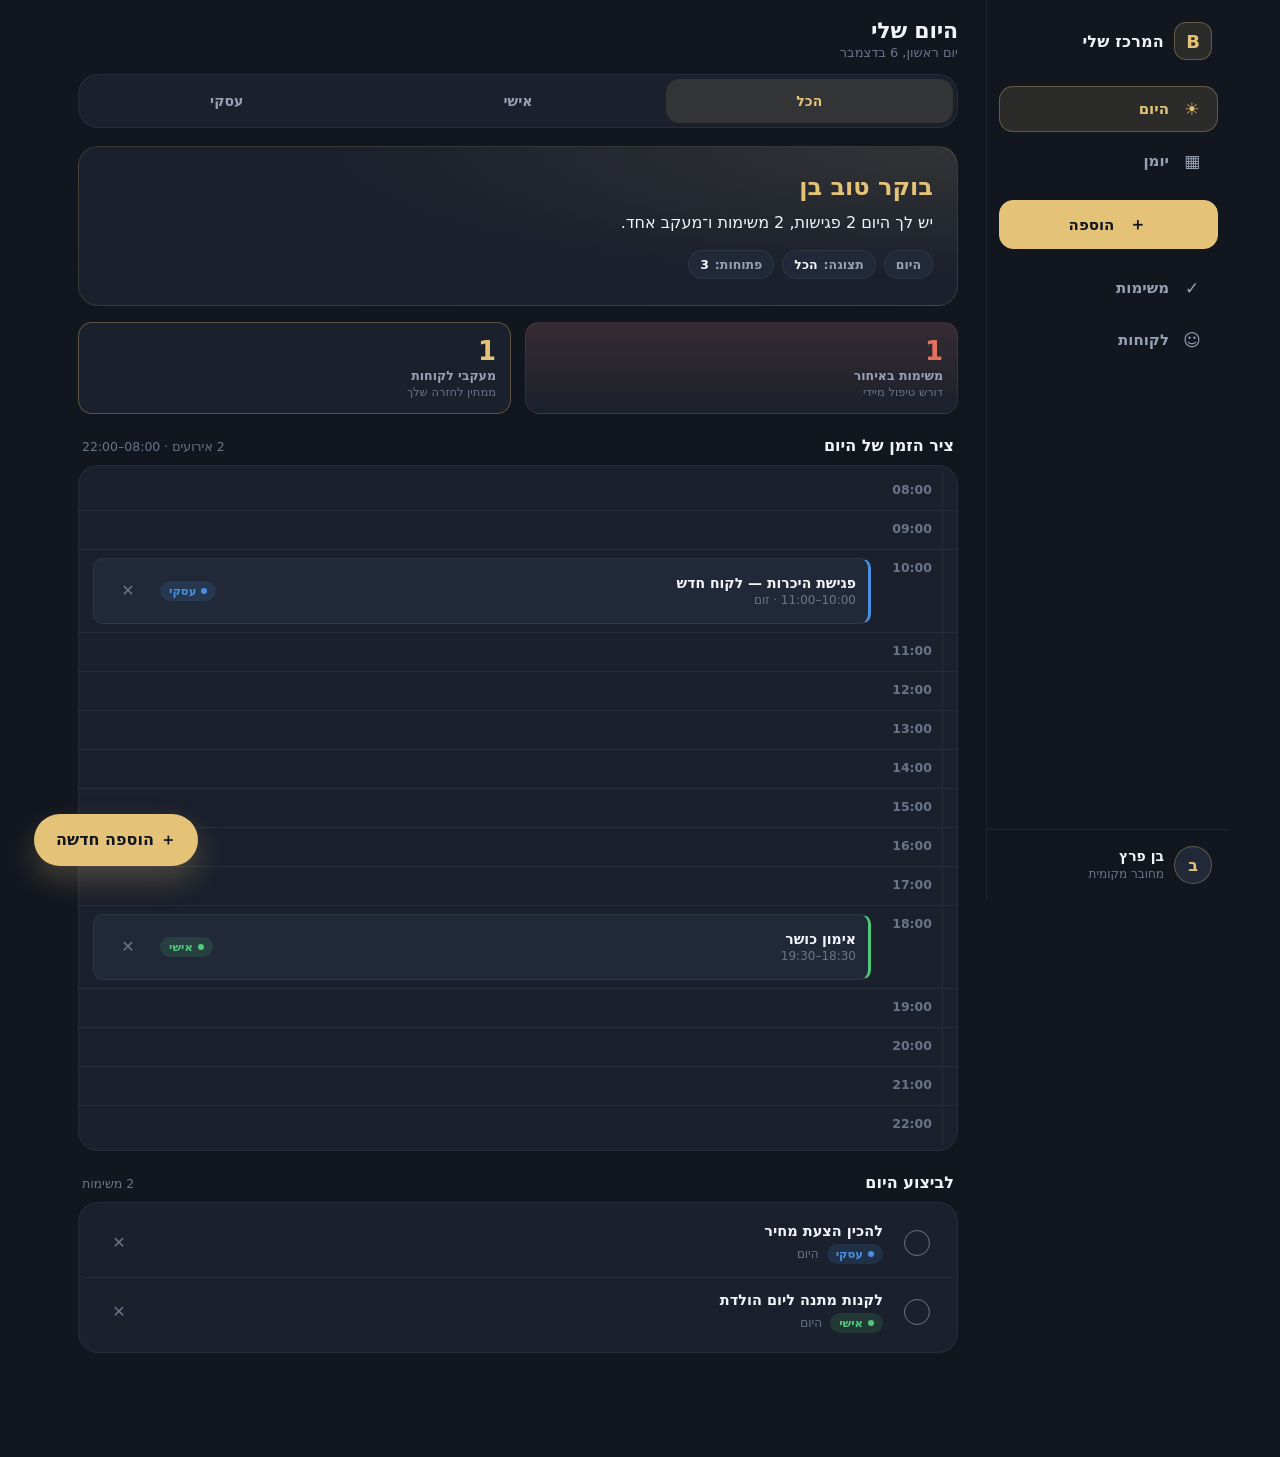
==== index.html @ e5dd0ff1 "feat: sprint 1 - shell layout, my day dashboard & master add button" ====
<!DOCTYPE html>
<html lang="he" dir="rtl">
<head>
<meta charset="utf-8">
<meta name="viewport" content="width=device-width, initial-scale=1, viewport-fit=cover">
<meta name="theme-color" content="#12161f">
<title>המרכז שלי — יומן, משימות ולקוחות</title>
<link rel="stylesheet" href="styles.css">
</head>
<body>

<div class="app">

  <!-- ============ DESKTOP SIDE RAIL (visually right in RTL) ============ -->
  <aside class="rail" aria-label="ניווט ראשי">
    <div class="rail-brand">
      <span class="rail-mark">B</span>
      <span class="rail-name">המרכז שלי</span>
    </div>
    <nav class="rail-nav">
      <button class="rail-item is-active" data-nav="today"   type="button"><span class="ico">☀</span><span>היום</span></button>
      <button class="rail-item"           data-nav="calendar" type="button"><span class="ico">▦</span><span>יומן</span></button>
      <button class="rail-item rail-add"  data-action="master-add" type="button"><span class="ico">＋</span><span>הוספה</span></button>
      <button class="rail-item"           data-nav="tasks"   type="button"><span class="ico">✓</span><span>משימות</span></button>
      <button class="rail-item"           data-nav="clients" type="button"><span class="ico">☺</span><span>לקוחות</span></button>
    </nav>
    <div class="rail-user">
      <span class="avatar" aria-hidden="true">ב</span>
      <span class="rail-user-meta">
        <b id="railUserName">בן פרץ</b>
        <small>מחובר מקומית</small>
      </span>
    </div>
  </aside>

  <!-- ============ MAIN ============ -->
  <main class="main">

    <header class="topbar">
      <div class="topbar-row">
        <div class="topbar-title">
          <h1 id="viewTitle">היום שלי</h1>
          <p id="todayLabel" class="topbar-sub"></p>
        </div>
        <span class="avatar avatar-sm topbar-avatar" aria-hidden="true">ב</span>
      </div>

      <!-- Global category filter -->
      <div class="segmented" role="tablist" aria-label="סינון לפי קטגוריה">
        <button class="seg is-active" role="tab" aria-selected="true"  data-filter="all"      type="button">הכל</button>
        <button class="seg"           role="tab" aria-selected="false" data-filter="personal" type="button">אישי</button>
        <button class="seg"           role="tab" aria-selected="false" data-filter="business" type="button">עסקי</button>
      </div>
    </header>

    <!-- ---------- VIEW: MY DAY ---------- -->
    <section class="view is-active" id="view-today" aria-label="היום שלי">

      <!-- 1. Smart summary -->
      <div class="summary card">
        <p class="summary-greet" id="summaryGreeting">בוקר טוב בן</p>
        <p class="summary-line" id="summaryLine"></p>
        <div class="summary-chips" id="summaryChips"></div>
      </div>

      <!-- 4. Attention cards -->
      <div class="attention" id="attentionCards"></div>

      <!-- 2. Timeline -->
      <section class="block" aria-label="ציר הזמן של היום">
        <div class="block-head">
          <h2>ציר הזמן של היום</h2>
          <span class="block-meta" id="timelineMeta"></span>
        </div>
        <div class="timeline card" id="timeline"></div>
      </section>

      <!-- 3. Unscheduled to-do today -->
      <section class="block" aria-label="לביצוע היום">
        <div class="block-head">
          <h2>לביצוע היום</h2>
          <span class="block-meta" id="todoMeta"></span>
        </div>
        <div class="todo card" id="todoToday"></div>
      </section>

      <div class="scroll-tail"></div>
    </section>

    <!-- ---------- VIEW: CALENDAR ---------- -->
    <section class="view" id="view-calendar" aria-label="יומן">
      <div class="block">
        <div class="block-head">
          <h2>הימים הקרובים</h2>
          <span class="block-meta" id="calendarMeta"></span>
        </div>
        <div id="calendarList"></div>
      </div>
      <div class="scroll-tail"></div>
    </section>

    <!-- ---------- VIEW: TASKS ---------- -->
    <section class="view" id="view-tasks" aria-label="משימות">
      <div class="block">
        <div class="block-head">
          <h2>כל המשימות</h2>
          <span class="block-meta" id="tasksMeta"></span>
        </div>
        <div class="card" id="tasksList"></div>
      </div>
      <div class="block">
        <div class="block-head"><h2>רשימות ופתקים</h2></div>
        <div class="card" id="notesList"></div>
      </div>
      <div class="scroll-tail"></div>
    </section>

    <!-- ---------- VIEW: CLIENTS ---------- -->
    <section class="view" id="view-clients" aria-label="לקוחות">
      <div class="block">
        <div class="block-head">
          <h2>לקוחות</h2>
          <span class="block-meta" id="clientsMeta"></span>
        </div>
        <div class="card" id="clientsList"></div>
      </div>
      <div class="scroll-tail"></div>
    </section>

  </main>

  <!-- ============ MOBILE BOTTOM BAR ============ -->
  <nav class="tabbar" aria-label="ניווט תחתון">
    <button class="tab is-active" data-nav="today"   type="button"><span class="ico">☀</span><span class="tab-label">היום</span></button>
    <button class="tab"           data-nav="calendar" type="button"><span class="ico">▦</span><span class="tab-label">יומן</span></button>
    <button class="tab tab-add"   data-action="master-add" type="button" aria-label="הוספה חדשה">
      <span class="tab-add-btn">＋</span><span class="tab-label">הוספה</span>
    </button>
    <button class="tab"           data-nav="tasks"   type="button"><span class="ico">✓</span><span class="tab-label">משימות</span></button>
    <button class="tab"           data-nav="clients" type="button"><span class="ico">☺</span><span class="tab-label">לקוחות</span></button>
  </nav>

</div>

<!-- ============ MASTER ADD — floating CTA ============ -->
<button class="fab" id="fab" data-action="master-add" type="button">＋ הוספה חדשה</button>

<!-- ============ BOTTOM SHEETS ============ -->
<div class="backdrop" id="backdrop" hidden></div>

<!-- type chooser -->
<div class="sheet" id="typeSheet" role="dialog" aria-modal="true" aria-labelledby="typeSheetTitle" hidden>
  <div class="sheet-grab" aria-hidden="true"></div>
  <div class="sheet-head">
    <h2 id="typeSheetTitle">מה נוסיף?</h2>
    <button class="sheet-x" data-action="close-sheet" type="button" aria-label="סגירה">✕</button>
  </div>
  <div class="type-grid">
    <button class="type-btn" data-type="event"  type="button"><span class="type-ico">▦</span><span>אירוע / פגישה</span></button>
    <button class="type-btn" data-type="task"   type="button"><span class="type-ico">✓</span><span>משימה</span></button>
    <button class="type-btn" data-type="list"   type="button"><span class="type-ico">☰</span><span>רשימה</span></button>
    <button class="type-btn" data-type="note"   type="button"><span class="type-ico">✎</span><span>פתק</span></button>
    <button class="type-btn" data-type="client" type="button"><span class="type-ico">☺</span><span>לקוח חדש</span></button>
  </div>
  <div class="sheet-tail"></div>
</div>

<!-- typed form -->
<div class="sheet" id="formSheet" role="dialog" aria-modal="true" aria-labelledby="formSheetTitle" hidden>
  <div class="sheet-grab" aria-hidden="true"></div>
  <div class="sheet-head">
    <h2 id="formSheetTitle">פריט חדש</h2>
    <button class="sheet-x" data-action="close-sheet" type="button" aria-label="סגירה">✕</button>
  </div>
  <form id="entityForm" novalidate>
    <div id="formFields"></div>

    <div class="field">
      <label class="field-label">קטגוריה</label>
      <div class="segmented segmented-cat" id="catPicker">
        <button class="seg is-active" data-cat="personal" type="button">אישי</button>
        <button class="seg"           data-cat="business" type="button">עסקי</button>
      </div>
    </div>

    <div class="sheet-actions">
      <button class="btn btn-ghost" data-action="close-sheet" type="button">ביטול</button>
      <button class="btn btn-gold" type="submit">שמירה</button>
    </div>
  </form>
  <div class="sheet-tail"></div>
</div>

<div class="toast" id="toast" role="status" aria-live="polite" hidden></div>

<script src="app.js"></script>
</body>
</html>
---- styles.css ----
/* ==========================================================================
   Luxury Dark & Champagne Minimalist — design system
   All colour literals live here in :root. Nothing below re-declares a hex.
   ========================================================================== */

:root{
  /* --- brand surfaces --- */
  --surface:      #12161f;
  --card:         #1a202c;

  /* --- accents --- */
  --gold:         #e4c278;
  --business:     #4a90e2;
  --personal:     #50c878;

  /* --- derived neutrals --- */
  --ink:          #f2f4f8;
  --muted:        #97a1b4;
  --faint:        #6a7488;
  --line:         rgba(228,194,120,.14);
  --line-soft:    rgba(255,255,255,.06);
  --card-2:       #212938;
  --danger:       #e2725b;

  --gold-soft:    rgba(228,194,120,.12);
  --gold-edge:    rgba(228,194,120,.32);
  --business-soft:rgba(74,144,226,.14);
  --personal-soft:rgba(80,200,120,.14);
  --danger-soft:  rgba(226,114,91,.14);

  /* --- geometry --- */
  --r-sm: 10px;
  --r-md: 14px;
  --r-lg: 20px;
  --r-xl: 26px;
  --tap: 44px;

  --shadow:    0 18px 40px rgba(0,0,0,.45);
  --shadow-sm: 0 8px 20px rgba(0,0,0,.32);
  --glow-gold: 0 10px 22px rgba(228,194,120,.28);
  --glow-fab:  0 14px 30px rgba(228,194,120,.24);
  --bar-bg:    rgba(18,22,31,.94);
  --scrim:     rgba(6,8,13,.62);

  --rail-w: 244px;
  --bar-h: 68px;
  --safe-b: env(safe-area-inset-bottom, 0px);

  --ff: "Assistant", "Rubik", "Heebo", "Segoe UI", system-ui, -apple-system, sans-serif;
}

*,*::before,*::after{ box-sizing:border-box; }

html,body{
  margin:0; padding:0;
  max-width:100%;
  overflow-x:hidden;              /* zero horizontal scroll, mandated */
}

body{
  font-family:var(--ff);
  background:var(--surface);
  color:var(--ink);
  -webkit-text-size-adjust:100%;
  -webkit-font-smoothing:antialiased;
}

h1,h2,h3,p{ margin:0; }
button{ font-family:inherit; color:inherit; cursor:pointer; }

/* every control clears the 44x44 touch floor */
button, .tap{ min-height:var(--tap); min-width:var(--tap); }

::selection{ background:var(--gold-soft); }

/* ==========================================================================
   Shell
   ========================================================================== */

.app{ display:flex; min-height:100vh; width:100%; }

.main{
  flex:1 1 auto;
  min-width:0;                                    /* prevents flex overflow */
  padding:0 16px calc(var(--bar-h) + var(--safe-b) + 96px);
}

/* ---------- desktop side rail (hidden on mobile) ---------- */
.rail{ display:none; }

.rail-brand{
  display:flex; align-items:center; gap:10px;
  padding:22px 18px 26px;
}
.rail-mark{
  width:38px; height:38px; border-radius:12px;
  display:grid; place-items:center;
  background:var(--gold-soft); border:1px solid var(--gold-edge);
  color:var(--gold); font-weight:800; font-size:18px;
}
.rail-name{ font-weight:700; letter-spacing:.2px; }

.rail-nav{ display:flex; flex-direction:column; gap:6px; padding:0 12px; }

.rail-item{
  display:flex; align-items:center; gap:12px;
  padding:12px 14px;
  background:transparent; border:1px solid transparent;
  border-radius:var(--r-md);
  color:var(--muted); font-size:15px; font-weight:600;
  text-align:start;
  transition:background .18s, color .18s, border-color .18s;
}
.rail-item .ico{ font-size:17px; width:22px; text-align:center; }
.rail-item:hover{ color:var(--ink); background:var(--line-soft); }
.rail-item.is-active{
  color:var(--gold);
  background:var(--gold-soft);
  border-color:var(--gold-edge);
}
.rail-add{
  margin:10px 0;
  color:var(--surface); background:var(--gold);
  border-color:var(--gold); font-weight:800;
  justify-content:center;
}
.rail-add:hover{ color:var(--surface); background:var(--gold); filter:brightness(1.06); }

.rail-user{
  margin-top:auto;
  display:flex; align-items:center; gap:10px;
  padding:16px 18px;
  border-top:1px solid var(--line-soft);
}
.rail-user-meta{ display:flex; flex-direction:column; line-height:1.35; }
.rail-user-meta b{ font-size:14px; }
.rail-user-meta small{ color:var(--faint); font-size:12px; }

.avatar{
  width:38px; height:38px; flex:0 0 38px;
  border-radius:50%;
  display:grid; place-items:center;
  background:var(--card-2); border:1px solid var(--gold-edge);
  color:var(--gold); font-weight:700;
}
.avatar-sm{ width:36px; height:36px; flex-basis:36px; font-size:14px; }

/* ==========================================================================
   Top bar
   ========================================================================== */

.topbar{
  position:sticky; top:0; z-index:20;
  padding:18px 0 12px;
  background:linear-gradient(var(--surface) 76%, transparent);
}
.topbar-row{ display:flex; align-items:center; justify-content:space-between; gap:12px; }
.topbar-title h1{ font-size:22px; font-weight:800; letter-spacing:-.2px; }
.topbar-sub{ color:var(--faint); font-size:13px; margin-top:2px; }
.topbar-avatar{ margin-inline-start:auto; }

/* ---------- segmented control (global category filter) ---------- */
.segmented{
  display:flex; gap:4px;
  margin-top:14px; padding:4px;
  background:var(--card); border:1px solid var(--line-soft);
  border-radius:var(--r-lg);
}
.seg{
  flex:1 1 0; min-width:0;
  padding:9px 8px;
  background:transparent; border:0; border-radius:var(--r-md);
  color:var(--muted); font-size:14px; font-weight:700;
  transition:background .18s, color .18s;
}
.seg:hover{ color:var(--ink); }
.seg.is-active{ background:var(--gold-soft); color:var(--gold); }
.segmented-cat{ margin-top:8px; }
.segmented-cat .seg[data-cat="personal"].is-active{ background:var(--personal-soft); color:var(--personal); }
.segmented-cat .seg[data-cat="business"].is-active{ background:var(--business-soft); color:var(--business); }

/* ==========================================================================
   Views & generic blocks
   ========================================================================== */

.view{ display:none; }
.view.is-active{ display:block; animation:rise .26s ease both; }

@keyframes rise{ from{ opacity:0; transform:translateY(8px); } to{ opacity:1; transform:none; } }

.card{
  background:var(--card);
  border:1px solid var(--line-soft);
  border-radius:var(--r-lg);
}

.block{ margin-top:22px; }
.block-head{
  display:flex; align-items:baseline; justify-content:space-between; gap:10px;
  margin:0 4px 10px;
}
.block-head h2{ font-size:16px; font-weight:800; }
.block-meta{ color:var(--faint); font-size:12.5px; }

.scroll-tail{ height:24px; }

/* ==========================================================================
   1. Smart summary
   ========================================================================== */

.summary{
  margin-top:6px; padding:20px 18px;
  background:
    radial-gradient(120% 140% at 100% 0%, var(--gold-soft), transparent 60%),
    var(--card);
  border-color:var(--line);
}
.summary-greet{ font-size:20px; font-weight:800; color:var(--gold); }
.summary-line{ margin-top:8px; font-size:15px; line-height:1.7; color:var(--ink); }
.summary-chips{ display:flex; flex-wrap:wrap; gap:8px; margin-top:14px; }

.chip{
  display:inline-flex; align-items:center; gap:6px;
  padding:6px 11px; border-radius:999px;
  background:var(--card-2); border:1px solid var(--line-soft);
  font-size:12.5px; font-weight:700; color:var(--muted);
}
.chip b{ color:var(--ink); }

/* category tag — colour AND text, never colour alone */
.tag{
  display:inline-flex; align-items:center; gap:5px;
  padding:3px 9px; border-radius:999px;
  font-size:11.5px; font-weight:700; white-space:nowrap;
}
.tag::before{ content:""; width:6px; height:6px; border-radius:50%; background:currentColor; }
.tag-personal{ color:var(--personal); background:var(--personal-soft); }
.tag-business{ color:var(--business); background:var(--business-soft); }

/* ==========================================================================
   4. Attention cards
   ========================================================================== */

.attention{
  display:grid; grid-template-columns:1fr 1fr; gap:10px;
  margin-top:12px;
}
.att{
  display:flex; flex-direction:column; align-items:flex-start; gap:2px;
  padding:14px;
  background:var(--card); border:1px solid var(--line-soft);
  border-radius:var(--r-md);
  text-align:start;
  transition:transform .16s, border-color .16s;
}
.att:hover{ transform:translateY(-2px); }
.att-num{ font-size:26px; font-weight:800; line-height:1.1; }
.att-label{ font-size:12.5px; color:var(--muted); font-weight:600; }
.att-hint{ font-size:11.5px; color:var(--faint); }
.att.is-hot{ border-color:var(--danger-soft); background:linear-gradient(var(--danger-soft), transparent), var(--card); }
.att.is-hot .att-num{ color:var(--danger); }
.att.is-warn{ border-color:var(--gold-edge); }
.att.is-warn .att-num{ color:var(--gold); }
.att.is-calm .att-num{ color:var(--personal); }

/* ==========================================================================
   2. Timeline
   ========================================================================== */

.timeline{ padding:6px 0; overflow:hidden; }

.tl-row{
  display:grid; grid-template-columns:62px 1fr;
  gap:10px; align-items:stretch;
  padding:0 14px;
  border-bottom:1px solid var(--line-soft);
}
.tl-row:last-child{ border-bottom:0; }
.tl-row.is-now{ background:var(--gold-soft); }

.tl-hour{
  padding:10px 0;
  color:var(--faint); font-size:12.5px; font-weight:700;
  font-variant-numeric:tabular-nums;
  border-inline-start:1px solid var(--line-soft);
  padding-inline-start:10px;
}
.tl-row.is-now .tl-hour{ color:var(--gold); }

.tl-slot{ padding:8px 0; min-height:38px; display:flex; flex-direction:column; gap:6px; }
.tl-empty{ height:0; }

.ev{
  display:flex; align-items:center; gap:10px;
  padding:10px 12px;
  background:var(--card-2); border:1px solid var(--line-soft);
  border-radius:var(--r-sm);
  border-inline-start:3px solid var(--gold);
}
.ev-personal{ border-inline-start-color:var(--personal); }
.ev-business{ border-inline-start-color:var(--business); }
.ev-body{ min-width:0; flex:1 1 auto; }
.ev-title{ font-size:14px; font-weight:700; overflow:hidden; text-overflow:ellipsis; white-space:nowrap; }
.ev-meta{ font-size:12px; color:var(--faint); margin-top:2px; }

/* ==========================================================================
   3. To-do today  /  generic rows
   ========================================================================== */

.todo, #tasksList, #clientsList, #notesList{ padding:6px 4px; }

.row{
  display:flex; align-items:center; gap:12px;
  padding:12px 14px;
  border-bottom:1px solid var(--line-soft);
}
.row:last-child{ border-bottom:0; }
.row-body{ flex:1 1 auto; min-width:0; }
.row-title{ font-size:14.5px; font-weight:650; line-height:1.4; }
.row-meta{ margin-top:3px; font-size:12px; color:var(--faint); display:flex; gap:8px; align-items:center; flex-wrap:wrap; }
.row.is-done .row-title{ color:var(--faint); text-decoration:line-through; }
.row.is-late .row-title{ color:var(--danger); }

.check{
  flex:0 0 auto;
  width:26px; height:26px; min-width:26px; min-height:26px;
  border-radius:50%;
  background:transparent; border:1.5px solid var(--faint);
  color:var(--surface); font-size:14px; line-height:1;
  display:grid; place-items:center;
  transition:background .16s, border-color .16s;
}
.check-tap{
  /* 44x44 hit area around a 26px dot */
  display:grid; place-items:center;
  width:var(--tap); height:var(--tap); min-width:var(--tap);
  background:transparent; border:0; padding:0;
}
.row.is-done .check{ background:var(--personal); border-color:var(--personal); }

.empty{
  padding:26px 16px; text-align:center;
  color:var(--faint); font-size:13.5px; line-height:1.7;
}
.empty b{ display:block; color:var(--muted); font-size:14.5px; margin-bottom:4px; }

/* day grouping in the calendar view */
.day-group{ margin-bottom:14px; }
.day-head{
  display:flex; align-items:baseline; justify-content:space-between;
  margin:0 4px 8px;
  font-size:13.5px; font-weight:700; color:var(--muted);
}
.day-head .day-count{ color:var(--faint); font-size:12px; font-weight:600; }

/* ==========================================================================
   Bottom navigation (mobile)
   ========================================================================== */

.tabbar{
  position:fixed; inset-inline:0; bottom:0; z-index:40;
  display:flex; align-items:flex-end; justify-content:space-around;
  height:calc(var(--bar-h) + var(--safe-b));
  padding-bottom:var(--safe-b);
  background:var(--bar-bg);
  backdrop-filter:blur(14px);
  border-top:1px solid var(--line-soft);
}
.tab{
  flex:1 1 0; min-width:0;
  height:var(--bar-h);
  display:flex; flex-direction:column; align-items:center; justify-content:center; gap:3px;
  background:transparent; border:0;
  color:var(--faint);
  transition:color .18s;
}
.tab .ico{ font-size:18px; line-height:1; }
.tab-label{ font-size:11px; font-weight:700; }
.tab.is-active{ color:var(--gold); }

.tab-add{ color:var(--gold); }
.tab-add-btn{
  width:46px; height:46px; margin-top:-20px;
  border-radius:50%;
  display:grid; place-items:center;
  background:var(--gold); color:var(--surface);
  font-size:24px; font-weight:700; line-height:1;
  box-shadow:var(--glow-gold);
}

/* ==========================================================================
   Master Add floating CTA
   ========================================================================== */

.fab{
  position:fixed; z-index:35;
  bottom:calc(var(--bar-h) + var(--safe-b) + 16px);
  inset-inline-start:50%; transform:translateX(50%);
  padding:0 22px; height:48px;
  border:0; border-radius:999px;
  background:var(--gold); color:var(--surface);
  font-size:15px; font-weight:800; white-space:nowrap;
  box-shadow:var(--glow-fab);
  transition:transform .18s, filter .18s;
}
.fab:hover{ filter:brightness(1.06); }
.fab:active{ transform:translateX(50%) scale(.97); }

/* ==========================================================================
   Bottom sheets
   ========================================================================== */

.backdrop{
  position:fixed; inset:0; z-index:50;
  background:var(--scrim);
  backdrop-filter:blur(3px);
  animation:fade .2s ease both;
}
@keyframes fade{ from{opacity:0} to{opacity:1} }

.sheet{
  position:fixed; z-index:60;
  inset-inline:0; bottom:0;
  max-height:88vh; overflow-y:auto;
  padding:8px 18px calc(18px + var(--safe-b));
  background:var(--card);
  border-top:1px solid var(--line);
  border-radius:var(--r-xl) var(--r-xl) 0 0;
  box-shadow:var(--shadow);
  animation:slideUp .26s cubic-bezier(.2,.8,.25,1) both;
}
@keyframes slideUp{ from{ transform:translateY(100%); } to{ transform:none; } }

.sheet-grab{
  width:42px; height:4px; margin:4px auto 10px;
  border-radius:999px; background:var(--line-soft);
}
.sheet-head{
  display:flex; align-items:center; justify-content:space-between; gap:12px;
  margin-bottom:14px;
}
.sheet-head h2{ font-size:18px; font-weight:800; }
.sheet-x{
  background:transparent; border:0; color:var(--faint); font-size:16px;
  border-radius:50%;
}
.sheet-x:hover{ color:var(--ink); }
.sheet-tail{ height:6px; }

.type-grid{ display:grid; grid-template-columns:1fr 1fr; gap:10px; }
.type-btn{
  display:flex; align-items:center; gap:12px;
  padding:16px 14px;
  background:var(--card-2); border:1px solid var(--line-soft);
  border-radius:var(--r-md);
  font-size:14.5px; font-weight:700; text-align:start;
  transition:border-color .18s, transform .16s, background .18s;
}
.type-btn:hover{ border-color:var(--gold-edge); transform:translateY(-2px); }
.type-btn:first-child{ grid-column:1 / -1; }
.type-ico{
  width:34px; height:34px; flex:0 0 34px;
  display:grid; place-items:center;
  border-radius:10px;
  background:var(--gold-soft); color:var(--gold); font-size:16px;
}

/* ---------- form ---------- */
.field{ margin-bottom:14px; }
.field-label{
  display:block; margin-bottom:6px;
  font-size:12.5px; font-weight:700; color:var(--muted);
}
.field-row{ display:flex; gap:10px; }
.field-row > .field{ flex:1 1 0; min-width:0; }

.input, .textarea, .select{
  width:100%; max-width:100%;
  padding:12px 14px;
  min-height:var(--tap);
  background:var(--surface);
  border:1px solid var(--line-soft);
  border-radius:var(--r-md);
  color:var(--ink);
  font-family:inherit;
  font-size:16px;                 /* iOS auto-zoom lock — do not lower */
  outline:none;
  transition:border-color .18s;
}
.input:focus, .textarea:focus, .select:focus{ border-color:var(--gold-edge); }
.input::placeholder, .textarea::placeholder{ color:var(--faint); }
.textarea{ min-height:92px; resize:vertical; line-height:1.6; }

.sheet-actions{ display:flex; gap:10px; margin-top:18px; }
.btn{
  flex:1 1 0;
  padding:0 18px; height:var(--tap);
  border-radius:var(--r-md); border:1px solid transparent;
  font-size:15px; font-weight:800;
  transition:filter .18s, background .18s;
}
.btn-gold{ background:var(--gold); color:var(--surface); }
.btn-gold:hover{ filter:brightness(1.06); }
.btn-ghost{ background:transparent; border-color:var(--line-soft); color:var(--muted); }
.btn-ghost:hover{ color:var(--ink); background:var(--line-soft); }

/* ==========================================================================
   Toast
   ========================================================================== */

.toast{
  position:fixed; z-index:80;
  bottom:calc(var(--bar-h) + var(--safe-b) + 74px);
  inset-inline-start:50%; transform:translateX(50%);
  max-width:calc(100vw - 40px);
  padding:11px 18px;
  background:var(--card-2); border:1px solid var(--gold-edge);
  border-radius:999px;
  color:var(--ink); font-size:13.5px; font-weight:700;
  box-shadow:var(--shadow-sm);
  animation:rise .2s ease both;
}

/* ==========================================================================
   Desktop
   ========================================================================== */

@media (min-width:900px){
  .app{ max-width:1180px; margin-inline:auto; }

  .rail{
    display:flex; flex-direction:column;
    position:sticky; top:0;
    width:var(--rail-w); flex:0 0 var(--rail-w);
    height:100vh;
    border-inline-start:0;
    border-inline-end:1px solid var(--line-soft);
  }

  .main{ padding:0 28px 80px; }
  .tabbar{ display:none; }
  .topbar-avatar{ display:none; }

  .fab{
    inset-inline-start:auto; inset-inline-end:34px;
    bottom:34px; transform:none;
    height:52px; font-size:16px;
  }
  .fab:active{ transform:scale(.97); }

  .toast{ bottom:104px; }

  .attention{ grid-template-columns:repeat(2,1fr); gap:14px; margin-top:16px; }
  .summary{ padding:26px 24px; }
  .summary-greet{ font-size:24px; }
  .summary-line{ font-size:16px; }

  .sheet{
    inset-inline:auto; inset-inline-end:34px;
    bottom:34px; width:440px;
    border-radius:var(--r-xl);
    border:1px solid var(--line);
  }
  @keyframes slideUp{ from{ transform:translateY(24px); opacity:0; } to{ transform:none; opacity:1; } }
}

@media (prefers-reduced-motion:reduce){
  *{ animation-duration:.01ms !important; transition-duration:.01ms !important; }
}
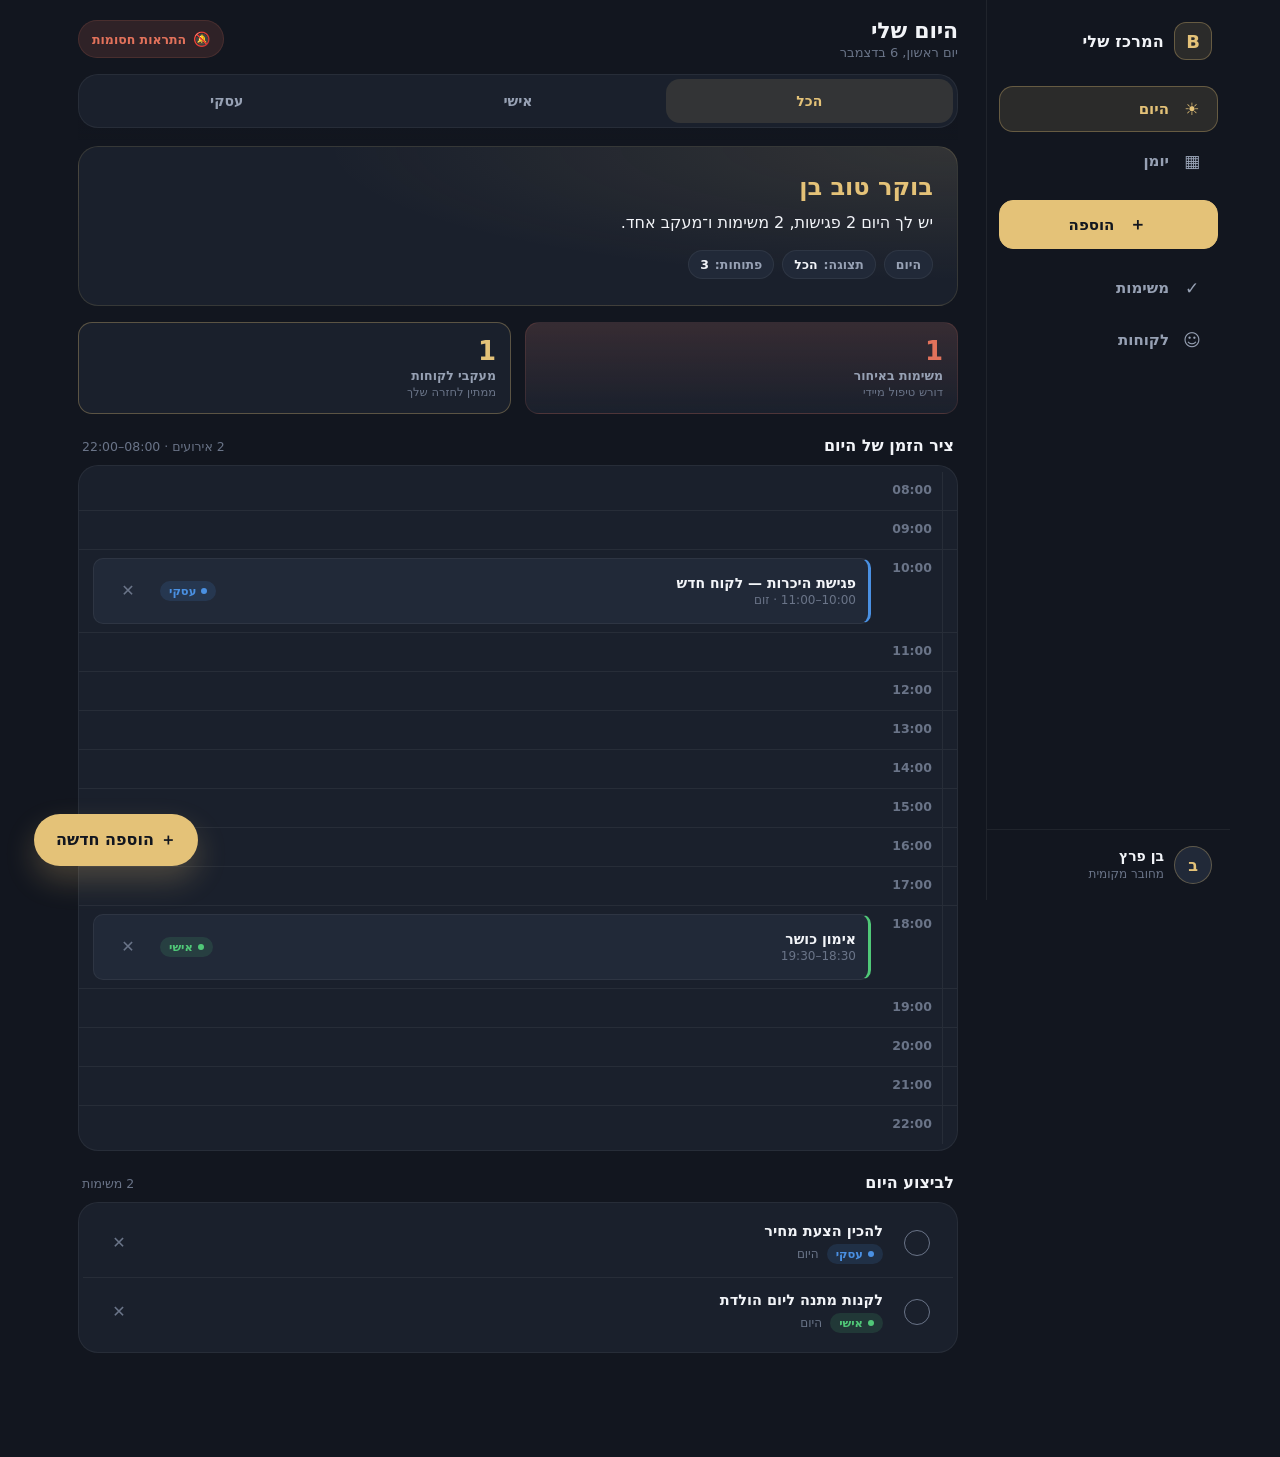
==== commit eb115367: "feat: sprint 2 - pwa install shell, offline service worker & push notifications engine" ====
--- a/index.html
+++ b/index.html
@@ -4,7 +4,25 @@
 <meta charset="utf-8">
 <meta name="viewport" content="width=device-width, initial-scale=1, viewport-fit=cover">
 <meta name="theme-color" content="#12161f">
+<meta name="description" content="מרכז הפרודוקטיביות האישי והעסקי — יומן, משימות, רשימות, פתקים ולקוחות במקום אחד.">
 <title>המרכז שלי — יומן, משימות ולקוחות</title>
+
+<!-- ---------- PWA ---------- -->
+<link rel="manifest" href="manifest.json">
+<link rel="icon" type="image/png" sizes="32x32" href="icons/favicon-32.png">
+<link rel="icon" type="image/png" sizes="192x192" href="icons/icon-192.png">
+<link rel="icon" type="image/png" sizes="512x512" href="icons/icon-512.png">
+
+<!-- ---------- installable web app (Android / Chrome) ---------- -->
+<meta name="mobile-web-app-capable" content="yes">
+<meta name="application-name" content="יומן">
+
+<!-- ---------- installable web app (iOS / Safari) ---------- -->
+<meta name="apple-mobile-web-app-capable" content="yes">
+<meta name="apple-mobile-web-app-status-bar-style" content="black-translucent">
+<meta name="apple-mobile-web-app-title" content="יומן">
+<link rel="apple-touch-icon" href="icons/apple-touch-icon-180.png">
+
 <link rel="stylesheet" href="styles.css">
 </head>
 <body>
@@ -42,6 +60,10 @@
           <h1 id="viewTitle">היום שלי</h1>
           <p id="todayLabel" class="topbar-sub"></p>
         </div>
+        <button class="push-btn" id="pushBtn" type="button" aria-pressed="false">
+          <span class="push-ico" id="pushIco" aria-hidden="true">🔔</span>
+          <span class="push-label" id="pushLabel">הפעל התראות פוש</span>
+        </button>
         <span class="avatar avatar-sm topbar-avatar" aria-hidden="true">ב</span>
       </div>
 
--- a/styles.css
+++ b/styles.css
@@ -154,10 +154,42 @@
   padding:18px 0 12px;
   background:linear-gradient(var(--surface) 76%, transparent);
 }
-.topbar-row{ display:flex; align-items:center; justify-content:space-between; gap:12px; }
+.topbar-row{ display:flex; align-items:center; justify-content:space-between; gap:10px; }
+.topbar-title{ min-width:0; flex:1 1 auto; }
 .topbar-title h1{ font-size:22px; font-weight:800; letter-spacing:-.2px; }
 .topbar-sub{ color:var(--faint); font-size:13px; margin-top:2px; }
-.topbar-avatar{ margin-inline-start:auto; }
+.topbar-avatar{ flex:0 0 auto; }
+
+/* ---------- push notification toggle ---------- */
+.push-btn{
+  flex:0 0 auto;
+  display:inline-flex; align-items:center; gap:7px;
+  margin-inline-start:auto;
+  padding:0 13px; height:38px; min-height:38px;
+  background:var(--card-2); border:1px solid var(--line-soft);
+  border-radius:999px;
+  color:var(--muted); font-size:12.5px; font-weight:700; white-space:nowrap;
+  transition:color .18s, background .18s, border-color .18s;
+}
+.push-btn:hover{ color:var(--ink); border-color:var(--gold-edge); }
+.push-ico{ font-size:14px; line-height:1; }
+
+/* permission granted and reminders armed */
+.push-btn.is-on{
+  color:var(--gold); background:var(--gold-soft); border-color:var(--gold-edge);
+}
+/* blocked at the OS/browser level — nothing the app can do */
+.push-btn.is-blocked{
+  color:var(--danger); background:var(--danger-soft); border-color:var(--danger-soft);
+  cursor:not-allowed;
+}
+/* browser has no Notification support — never rendered */
+.push-btn[hidden]{ display:none; }
+
+@media (max-width:420px){
+  .push-label{ display:none; }
+  .push-btn{ padding:0; width:38px; min-width:38px; justify-content:center; }
+}
 
 /* ---------- segmented control (global category filter) ---------- */
 .segmented{
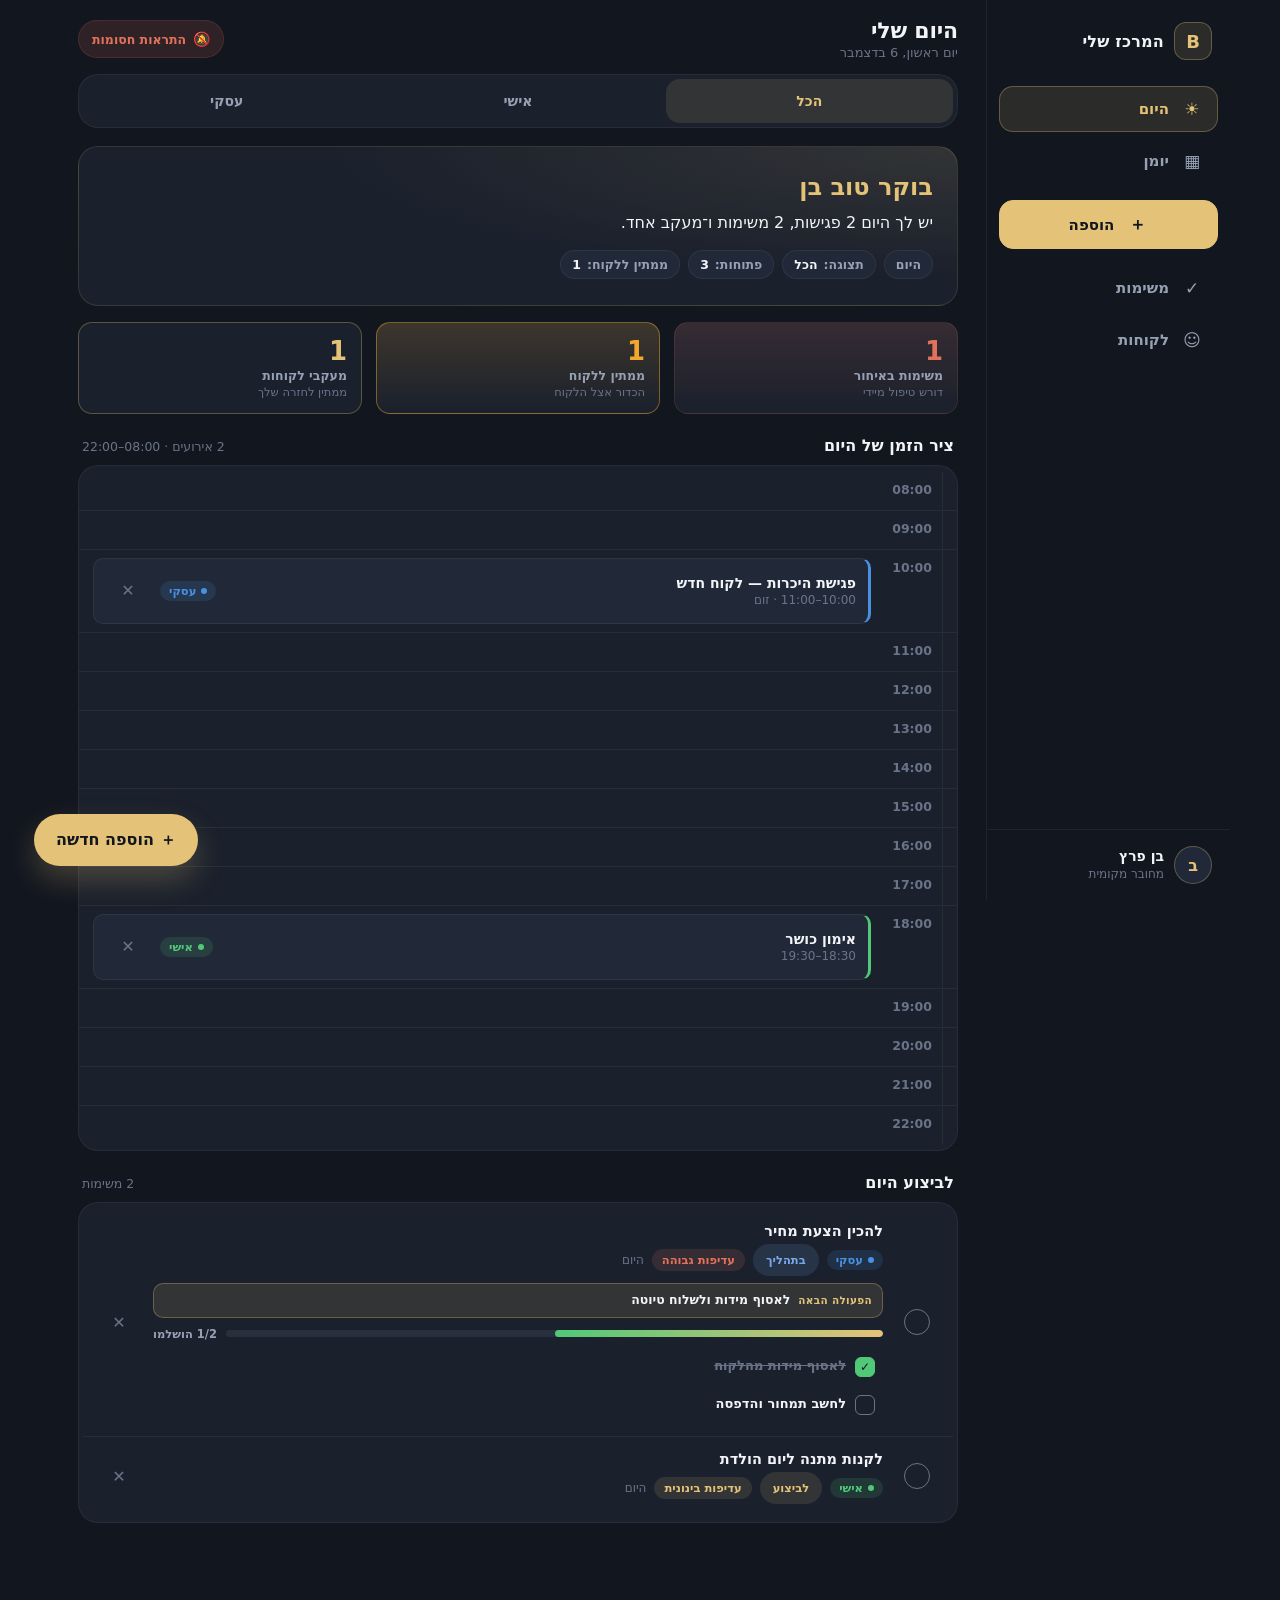
==== commit 639919f3: "feat: sprint 3 - tasks engine, smart lists and quick notes" ====
--- a/index.html
+++ b/index.html
@@ -111,18 +111,48 @@
 
     <!-- ---------- VIEW: CALENDAR ---------- -->
     <section class="view" id="view-calendar" aria-label="יומן">
-      <div class="block">
-        <div class="block-head">
-          <h2>הימים הקרובים</h2>
+
+      <!-- view switcher: day / week / month / agenda -->
+      <div class="segmented cal-views" role="tablist" aria-label="בחירת תצוגת יומן">
+        <button class="seg"           role="tab" aria-selected="false" data-calview="day"    type="button">יום</button>
+        <button class="seg"           role="tab" aria-selected="false" data-calview="week"   type="button">שבוע</button>
+        <button class="seg is-active" role="tab" aria-selected="true"  data-calview="month"  type="button">חודש</button>
+        <button class="seg"           role="tab" aria-selected="false" data-calview="agenda" type="button">סדר יום</button>
+      </div>
+
+      <!-- period navigation — RTL: "הבא" sits on the left, "הקודם" on the right -->
+      <div class="cal-nav">
+        <button class="cal-arrow" data-calnav="prev" type="button" aria-label="התקופה הקודמת">›</button>
+        <div class="cal-range">
+          <b id="calRange"></b>
           <span class="block-meta" id="calendarMeta"></span>
         </div>
-        <div id="calendarList"></div>
-      </div>
-      <div class="scroll-tail"></div>
-    </section>
-
-    <!-- ---------- VIEW: TASKS ---------- -->
-    <section class="view" id="view-tasks" aria-label="משימות">
+        <button class="cal-arrow" data-calnav="next"  type="button" aria-label="התקופה הבאה">‹</button>
+        <button class="cal-today" data-calnav="today" type="button">היום</button>
+      </div>
+
+      <div class="cal-stage" id="calStage">
+        <div class="cal-pane" id="calMonth"  hidden></div>
+        <div class="cal-pane" id="calWeek"   hidden></div>
+        <div class="cal-pane" id="calDay"    hidden></div>
+        <div class="cal-pane" id="calAgenda" hidden></div>
+      </div>
+
+      <div class="scroll-tail"></div>
+    </section>
+
+    <!-- ---------- VIEW: TASKS / LISTS / NOTES ---------- -->
+    <section class="view" id="view-tasks" aria-label="משימות, רשימות ופתקים">
+
+      <!-- quick sub-tabs: הכל · היום · באיחור · ממתין · הושלם -->
+      <div class="segmented task-tabs" role="tablist" aria-label="סינון מהיר של משימות">
+        <button class="seg is-active" role="tab" aria-selected="true"  data-tasktab="all"     type="button">הכל <b class="seg-count" data-taskcount="all">0</b></button>
+        <button class="seg"           role="tab" aria-selected="false" data-tasktab="today"   type="button">היום <b class="seg-count" data-taskcount="today">0</b></button>
+        <button class="seg"           role="tab" aria-selected="false" data-tasktab="late"    type="button">באיחור <b class="seg-count" data-taskcount="late">0</b></button>
+        <button class="seg"           role="tab" aria-selected="false" data-tasktab="waiting" type="button">ממתין <b class="seg-count" data-taskcount="waiting">0</b></button>
+        <button class="seg"           role="tab" aria-selected="false" data-tasktab="done"    type="button">הושלם <b class="seg-count" data-taskcount="done">0</b></button>
+      </div>
+
       <div class="block">
         <div class="block-head">
           <h2>כל המשימות</h2>
@@ -130,10 +160,23 @@
         </div>
         <div class="card" id="tasksList"></div>
       </div>
-      <div class="block">
-        <div class="block-head"><h2>רשימות ופתקים</h2></div>
+
+      <div class="block">
+        <div class="block-head">
+          <h2>רשימות</h2>
+          <span class="block-meta" id="listsMeta"></span>
+        </div>
+        <div class="card" id="listsList"></div>
+      </div>
+
+      <div class="block">
+        <div class="block-head">
+          <h2>פתקים</h2>
+          <span class="block-meta" id="notesMeta"></span>
+        </div>
         <div class="card" id="notesList"></div>
       </div>
+
       <div class="scroll-tail"></div>
     </section>
 
--- a/styles.css
+++ b/styles.css
@@ -22,11 +22,20 @@
   --card-2:       #212938;
   --danger:       #e2725b;
 
+  /* --- task status accents (Sprint 3) --- */
+  --waiting:      #f0a92e;         /* ממתין ללקוח — the one status that shouts */
+  --progress:     #7aa7e8;
+
   --gold-soft:    rgba(228,194,120,.12);
   --gold-edge:    rgba(228,194,120,.32);
   --business-soft:rgba(74,144,226,.14);
   --personal-soft:rgba(80,200,120,.14);
   --danger-soft:  rgba(226,114,91,.14);
+  --waiting-soft: rgba(240,169,46,.16);
+  --waiting-edge: rgba(240,169,46,.45);
+  --waiting-glow: 0 0 0 3px rgba(240,169,46,.10);
+  --progress-soft:rgba(122,167,232,.14);
+  --muted-soft:   rgba(151,161,180,.12);
 
   /* --- geometry --- */
   --r-sm: 10px;
@@ -44,6 +53,7 @@
 
   --rail-w: 244px;
   --bar-h: 68px;
+  --hour-h: 56px;                 /* day-view hour row — mirrors HOUR_PX in app.js */
   --safe-b: env(safe-area-inset-bottom, 0px);
 
   --ff: "Assistant", "Rubik", "Heebo", "Segoe UI", system-ui, -apple-system, sans-serif;
@@ -274,7 +284,7 @@
    ========================================================================== */
 
 .attention{
-  display:grid; grid-template-columns:1fr 1fr; gap:10px;
+  display:grid; grid-template-columns:repeat(auto-fit,minmax(118px,1fr)); gap:10px;
   margin-top:12px;
 }
 .att{
@@ -293,6 +303,8 @@
 .att.is-hot .att-num{ color:var(--danger); }
 .att.is-warn{ border-color:var(--gold-edge); }
 .att.is-warn .att-num{ color:var(--gold); }
+.att.is-wait{ border-color:var(--waiting-edge); background:linear-gradient(var(--waiting-soft), transparent), var(--card); }
+.att.is-wait .att-num{ color:var(--waiting); }
 .att.is-calm .att-num{ color:var(--personal); }
 
 /* ==========================================================================
@@ -339,7 +351,7 @@
    3. To-do today  /  generic rows
    ========================================================================== */
 
-.todo, #tasksList, #clientsList, #notesList{ padding:6px 4px; }
+.todo, #tasksList, #clientsList, #listsList, #notesList{ padding:6px 4px; }
 
 .row{
   display:flex; align-items:center; gap:12px;
@@ -376,6 +388,146 @@
 }
 .empty b{ display:block; color:var(--muted); font-size:14.5px; margin-bottom:4px; }
 
+/* ==========================================================================
+   Tasks engine · smart lists · quick notes   (Sprint 3)
+   ========================================================================== */
+
+/* ---------- quick sub-tabs above the tasks list ---------- */
+.task-tabs{ margin-top:14px; }
+.task-tabs .seg{ padding:9px 4px; font-size:13px; }
+.seg-count{
+  display:inline-block; margin-inline-start:4px;
+  font-size:11px; font-weight:800; color:var(--faint);
+  font-variant-numeric:tabular-nums;
+}
+.task-tabs .seg.is-active .seg-count{ color:var(--gold); }
+
+/* ---------- status / priority badges ---------- */
+.badge{
+  display:inline-flex; align-items:center; gap:5px;
+  padding:3px 9px; border-radius:999px;
+  border:1px solid transparent;
+  font-size:11.5px; font-weight:700; white-space:nowrap;
+  background:var(--muted-soft); color:var(--muted);
+}
+/* the status chip is a control, not a label — it must stay tappable */
+.badge-btn{
+  min-height:32px; min-width:0;
+  padding:0 12px;
+  transition:filter .16s, border-color .16s;
+}
+.badge-btn:hover{ filter:brightness(1.14); }
+
+.st-new{ background:var(--muted-soft); color:var(--muted); }
+.st-todo{ background:var(--gold-soft); color:var(--gold); }
+.st-progress{ background:var(--progress-soft); color:var(--progress); }
+.st-done{ background:var(--personal-soft); color:var(--personal); }
+.st-cancelled{ background:var(--muted-soft); color:var(--faint); text-decoration:line-through; }
+
+/* ממתין ללקוח — mandated distinct badge: colour, border and a soft halo */
+.st-waiting{
+  background:var(--waiting-soft); color:var(--waiting);
+  border-color:var(--waiting-edge);
+  box-shadow:var(--waiting-glow);
+}
+.st-waiting::before{ content:"⏳"; font-size:10.5px; }
+
+.pr-high{ background:var(--danger-soft); color:var(--danger); }
+.pr-medium{ background:var(--gold-soft); color:var(--gold); }
+.pr-low{ background:var(--muted-soft); color:var(--faint); }
+
+.badge.dated{ background:var(--business-soft); color:var(--business); }
+.badge.timeless,
+.badge.pinned{ background:var(--gold-soft); color:var(--gold); }
+
+/* the whole row gets a quiet rail when the ball is in the client's court */
+.row.is-waiting{
+  border-inline-start:3px solid var(--waiting);
+  border-radius:var(--r-sm);
+  background:linear-gradient(to left, var(--waiting-soft), transparent 42%);
+}
+.row.is-cancelled .row-title{ color:var(--faint); text-decoration:line-through; }
+
+/* ---------- "הפעולה הבאה" ---------- */
+.next-action{
+  display:flex; align-items:center; gap:8px; flex-wrap:wrap;
+  margin-top:7px; padding:7px 10px;
+  background:var(--gold-soft); border:1px solid var(--gold-edge);
+  border-radius:var(--r-sm);
+  font-size:12.5px; font-weight:650; color:var(--ink); line-height:1.5;
+}
+.next-action span{
+  font-size:10.5px; font-weight:800; letter-spacing:.3px;
+  color:var(--gold); text-transform:uppercase;
+}
+
+/* ---------- checklist: sub-tasks and smart-list items ---------- */
+.checklist{ margin-top:9px; }
+
+.prog{ display:flex; align-items:center; gap:9px; margin-bottom:7px; }
+.prog-track{
+  flex:1 1 auto; min-width:0; height:7px;
+  border-radius:999px; overflow:hidden;
+  background:var(--muted-soft);
+}
+.prog-fill{
+  display:block; height:100%;
+  border-radius:999px;
+  background:linear-gradient(to left, var(--gold), var(--personal));
+  transition:inline-size .3s ease;
+}
+.prog-num{
+  flex:0 0 auto;
+  font-size:11.5px; font-weight:800; color:var(--muted);
+  font-variant-numeric:tabular-nums;
+}
+
+.cl-item{
+  display:flex; align-items:center; gap:9px; width:100%;
+  min-height:38px; padding:5px 8px;
+  background:transparent; border:0; border-radius:var(--r-sm);
+  text-align:start; color:var(--ink);
+  transition:background .16s;
+}
+.cl-item:hover{ background:var(--line-soft); }
+.cl-box{
+  flex:0 0 auto;
+  width:20px; height:20px;
+  display:grid; place-items:center;
+  border-radius:6px;
+  border:1.5px solid var(--faint);
+  color:var(--surface); font-size:12px; line-height:1;
+  transition:background .16s, border-color .16s;
+}
+.cl-title{ font-size:13px; font-weight:600; line-height:1.45; }
+.cl-item.is-done .cl-box{ background:var(--personal); border-color:var(--personal); }
+.cl-item.is-done .cl-title{ color:var(--faint); text-decoration:line-through; }
+
+.row.list.is-complete .row-title{ color:var(--personal); }
+
+/* ---------- quick notes ---------- */
+.row.note{ align-items:flex-start; }
+.row.note.is-pinned{
+  border-inline-start:3px solid var(--gold);
+  border-radius:var(--r-sm);
+  background:linear-gradient(to left, var(--gold-soft), transparent 42%);
+}
+.note-body{
+  margin-top:6px;
+  font-size:13px; line-height:1.65; color:var(--muted);
+  white-space:pre-wrap; word-break:break-word;
+}
+.quick-acts{ display:flex; flex-wrap:wrap; gap:7px; margin-top:9px; }
+.mini{
+  min-height:34px; min-width:0;
+  padding:0 11px;
+  background:var(--card-2); border:1px solid var(--line-soft);
+  border-radius:999px;
+  color:var(--muted); font-size:12px; font-weight:700; white-space:nowrap;
+  transition:color .16s, border-color .16s;
+}
+.mini:hover{ color:var(--gold); border-color:var(--gold-edge); }
+
 /* day grouping in the calendar view */
 .day-group{ margin-bottom:14px; }
 .day-head{
@@ -384,6 +536,182 @@
   font-size:13.5px; font-weight:700; color:var(--muted);
 }
 .day-head .day-count{ color:var(--faint); font-size:12px; font-weight:600; }
+
+/* ==========================================================================
+   Calendar engine — day / week / month / agenda
+   Geometry note: --hour-h must stay in sync with HOUR_PX in app.js, the
+   day-view block layout is positioned in pixels against this row height.
+   ========================================================================== */
+
+.cal-views{ margin-top:14px; }
+.cal-views .seg{ padding:9px 4px; font-size:13.5px; }
+
+.cal-nav{
+  display:flex; align-items:center; gap:8px;
+  margin:14px 2px 12px;
+}
+.cal-arrow{
+  flex:0 0 auto;
+  width:var(--tap); height:var(--tap);
+  display:grid; place-items:center;
+  background:var(--card); border:1px solid var(--line-soft);
+  border-radius:var(--r-md);
+  color:var(--muted); font-size:20px; line-height:1;
+  transition:color .18s, border-color .18s;
+}
+.cal-arrow:hover{ color:var(--gold); border-color:var(--gold-edge); }
+
+.cal-range{ flex:1 1 auto; min-width:0; text-align:center; }
+.cal-range b{ display:block; font-size:15px; font-weight:800; }
+
+.cal-today{
+  flex:0 0 auto;
+  padding:0 14px; height:var(--tap);
+  background:var(--gold-soft); border:1px solid var(--gold-edge);
+  border-radius:var(--r-md);
+  color:var(--gold); font-size:13px; font-weight:800;
+}
+.cal-today:hover{ filter:brightness(1.08); }
+
+/* horizontal swipe navigates periods; vertical scroll stays native */
+.cal-stage{ touch-action:pan-y; }
+
+.cal-legend{
+  display:flex; gap:8px; justify-content:center;
+  margin-top:10px;
+}
+
+/* ---------- month grid ---------- */
+.cal-month{
+  padding:8px;
+  background:var(--card); border:1px solid var(--line-soft);
+  border-radius:var(--r-lg);
+}
+.cal-dow{
+  display:grid; grid-template-columns:repeat(7,1fr); gap:4px;
+  margin-bottom:6px;
+}
+.cal-dow span{ text-align:center; font-size:11.5px; font-weight:800; color:var(--faint); }
+
+.cal-grid{ display:grid; grid-template-columns:repeat(7,1fr); gap:4px; }
+
+.cal-cell{
+  display:flex; flex-direction:column; align-items:center; gap:4px;
+  min-width:0;                        /* 7 columns must survive a 320px screen */
+  min-height:60px; padding:7px 2px;
+  background:transparent; border:1px solid transparent;
+  border-radius:var(--r-sm);
+  transition:background .16s, border-color .16s;
+}
+.cal-cell:hover{ background:var(--line-soft); border-color:var(--gold-edge); }
+.cal-num{ font-size:13.5px; font-weight:700; font-variant-numeric:tabular-nums; }
+.cal-cell.is-out{ opacity:.42; }
+.cal-cell.is-today{ background:var(--gold-soft); border-color:var(--gold-edge); }
+.cal-cell.is-today .cal-num{ color:var(--gold); }
+
+.cal-dots{ display:flex; flex-wrap:wrap; justify-content:center; gap:3px; min-height:6px; }
+.dot{ display:block; width:6px; height:6px; border-radius:50%; }
+.dot-personal{ background:var(--personal); }
+.dot-business{ background:var(--business); }
+.cal-more{ font-size:10px; font-weight:800; color:var(--faint); }
+
+/* ---------- week grid ---------- */
+.cal-week{
+  background:var(--card); border:1px solid var(--line-soft);
+  border-radius:var(--r-lg); overflow:hidden;
+}
+.wk-head, .wk-body{ display:grid; grid-template-columns:34px repeat(7,1fr); }
+.wk-head{ border-bottom:1px solid var(--line-soft); }
+.wk-head span{
+  padding:7px 0; text-align:center;
+  font-size:11px; font-weight:700; color:var(--faint); line-height:1.5;
+}
+.wk-head .is-today{ color:var(--gold); }
+
+.wk-hour{
+  display:grid; place-items:center;
+  font-size:10.5px; font-weight:700; color:var(--faint);
+  font-variant-numeric:tabular-nums;
+  border-inline-end:1px solid var(--line-soft);
+}
+.wk-cell{
+  display:flex; flex-direction:column; gap:2px;
+  min-width:0; min-height:var(--tap);
+  padding:3px 2px;
+  background:transparent;
+  border:0;
+  border-bottom:1px solid var(--line-soft);
+  border-inline-end:1px solid var(--line-soft);
+}
+.wk-cell:hover{ background:var(--line-soft); }
+.wk-cell.is-today{ background:var(--gold-soft); }
+.wk-allday .wk-cell{ min-height:34px; }
+
+.wk-chip{
+  display:block; max-width:100%;
+  padding:2px 5px; border-radius:6px;
+  font-size:10.5px; font-weight:700; line-height:1.5;
+  overflow:hidden; text-overflow:ellipsis; white-space:nowrap;
+}
+.wk-personal{ color:var(--personal); background:var(--personal-soft); }
+.wk-business{ color:var(--business); background:var(--business-soft); }
+
+/* ---------- day timeline (00:00 → 23:59) ---------- */
+.cal-day{
+  padding:8px 10px;
+  background:var(--card); border:1px solid var(--line-soft);
+  border-radius:var(--r-lg);
+}
+.dv-untimed{
+  display:flex; flex-wrap:wrap; gap:6px;
+  padding:4px 2px 10px;
+  border-bottom:1px solid var(--line-soft);
+}
+.dv-grid{ display:grid; grid-template-columns:52px 1fr; margin-top:8px; }
+.dv-hours{ display:flex; flex-direction:column; }
+.dv-hour{
+  height:var(--hour-h); flex:0 0 var(--hour-h);
+  font-size:11.5px; font-weight:700; color:var(--faint);
+  font-variant-numeric:tabular-nums;
+}
+.dv-canvas{
+  position:relative; min-width:0;
+  border-inline-start:1px solid var(--line-soft);
+}
+.dv-slot{
+  display:block; width:100%;
+  height:var(--hour-h); min-height:var(--hour-h);
+  padding:0; background:transparent;
+  border:0; border-bottom:1px solid var(--line-soft);
+}
+.dv-slot:hover{ background:var(--line-soft); }
+
+.dv-block{
+  position:absolute; z-index:2;
+  overflow:hidden;
+  padding:5px 8px;
+  background:var(--card-2); border:1px solid var(--line-soft);
+  border-radius:var(--r-sm);
+  border-inline-start:3px solid var(--gold);
+  box-shadow:var(--shadow-sm);
+}
+.dv-block b{ display:block; font-size:12.5px; font-weight:700; line-height:1.4;
+  overflow:hidden; text-overflow:ellipsis; white-space:nowrap; }
+.dv-block span{ display:block; font-size:11px; color:var(--faint); }
+.dv-personal{ border-inline-start-color:var(--personal); }
+.dv-business{ border-inline-start-color:var(--business); }
+
+.dv-now{
+  position:absolute; inset-inline:0; z-index:3;
+  height:0;
+  border-top:2px solid var(--danger);
+  pointer-events:none;
+}
+.dv-now::before{
+  content:""; position:absolute; top:-5px; inset-inline-start:0;
+  width:9px; height:9px; border-radius:50%;
+  background:var(--danger);
+}
 
 /* ==========================================================================
    Bottom navigation (mobile)
@@ -582,7 +910,17 @@
 
   .toast{ bottom:104px; }
 
-  .attention{ grid-template-columns:repeat(2,1fr); gap:14px; margin-top:16px; }
+  .attention{ grid-template-columns:repeat(3,1fr); gap:14px; margin-top:16px; }
+
+  /* calendar gets the extra room a desktop canvas offers */
+  .cal-cell{ min-height:92px; padding:10px 4px; }
+  .cal-num{ font-size:15px; }
+  .cal-dow span{ font-size:12.5px; }
+  .wk-head, .wk-body{ grid-template-columns:52px repeat(7,1fr); }
+  .wk-cell{ min-height:54px; }
+  .wk-chip{ font-size:11.5px; }
+  .cal-range b{ font-size:17px; }
+
   .summary{ padding:26px 24px; }
   .summary-greet{ font-size:24px; }
   .summary-line{ font-size:16px; }
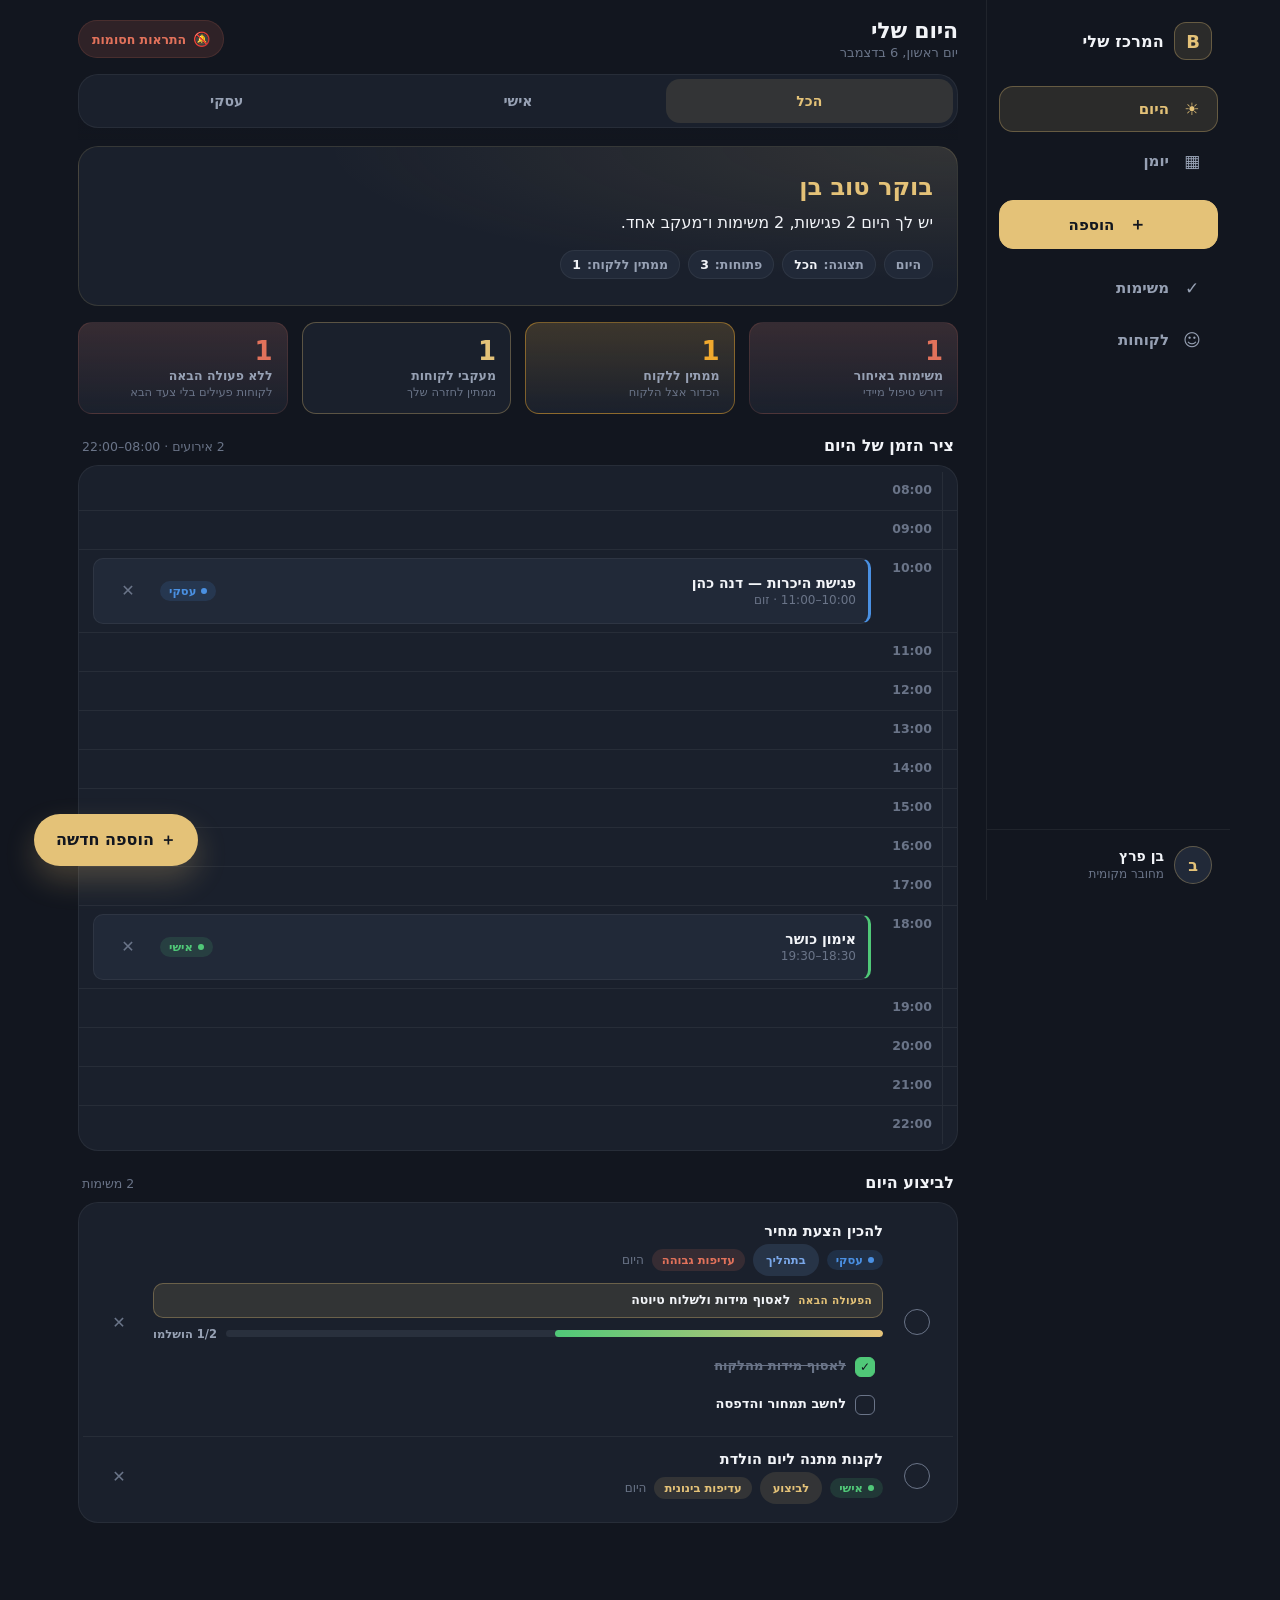
==== commit 4a54bd10: "feat: sprint 4 - client crm, client drawer and next action alert engine" ====
--- a/index.html
+++ b/index.html
@@ -182,12 +182,22 @@
 
     <!-- ---------- VIEW: CLIENTS ---------- -->
     <section class="view" id="view-clients" aria-label="לקוחות">
+
+      <!-- pipeline sub-tabs: הכל · לידים חדשים · פעילים · ממתינים · סגורים -->
+      <div class="segmented client-tabs" role="tablist" aria-label="סינון לקוחות לפי שלב בצינור">
+        <button class="seg is-active" role="tab" aria-selected="true"  data-clientfilter="all"    type="button">הכל <b class="seg-count" data-clientcount="all">0</b></button>
+        <button class="seg"           role="tab" aria-selected="false" data-clientfilter="new"    type="button">לידים חדשים <b class="seg-count" data-clientcount="new">0</b></button>
+        <button class="seg"           role="tab" aria-selected="false" data-clientfilter="active" type="button">פעילים <b class="seg-count" data-clientcount="active">0</b></button>
+        <button class="seg"           role="tab" aria-selected="false" data-clientfilter="waiting" type="button">ממתינים <b class="seg-count" data-clientcount="waiting">0</b></button>
+        <button class="seg"           role="tab" aria-selected="false" data-clientfilter="closed" type="button">סגורים <b class="seg-count" data-clientcount="closed">0</b></button>
+      </div>
+
       <div class="block">
         <div class="block-head">
           <h2>לקוחות</h2>
           <span class="block-meta" id="clientsMeta"></span>
         </div>
-        <div class="card" id="clientsList"></div>
+        <div class="client-cards" id="clientsList"></div>
       </div>
       <div class="scroll-tail"></div>
     </section>
@@ -256,6 +266,34 @@
   <div class="sheet-tail"></div>
 </div>
 
+<!-- ============ CLIENT DRAWER — תיק לקוח ============ -->
+<aside class="drawer" id="clientDrawer" role="dialog" aria-modal="true" aria-labelledby="drawerName" hidden>
+  <div class="sheet-grab" aria-hidden="true"></div>
+
+  <div class="drawer-head">
+    <div class="drawer-id">
+      <h2 id="drawerName">תיק לקוח</h2>
+      <p class="drawer-sub" id="drawerSub"></p>
+    </div>
+    <button class="sheet-x" data-action="close-drawer" type="button" aria-label="סגירת תיק הלקוח">✕</button>
+  </div>
+
+  <!-- direct call / WhatsApp / status, always reachable above the tabs -->
+  <div class="drawer-acts" id="drawerActions"></div>
+
+  <div class="segmented drawer-tabs" role="tablist" aria-label="חלקי תיק הלקוח">
+    <button class="seg is-active" role="tab" aria-selected="true"  data-clienttab="overview" type="button">סקירה</button>
+    <button class="seg"           role="tab" aria-selected="false" data-clienttab="meetings" type="button">פגישות</button>
+    <button class="seg"           role="tab" aria-selected="false" data-clienttab="tasks"    type="button">משימות</button>
+    <button class="seg"           role="tab" aria-selected="false" data-clienttab="lists"    type="button">רשימות</button>
+    <button class="seg"           role="tab" aria-selected="false" data-clienttab="notes"    type="button">פתקים</button>
+    <button class="seg"           role="tab" aria-selected="false" data-clienttab="history"  type="button">היסטוריה</button>
+  </div>
+
+  <div class="drawer-body" id="drawerBody"></div>
+  <div class="sheet-tail"></div>
+</aside>
+
 <div class="toast" id="toast" role="status" aria-live="polite" hidden></div>
 
 <script src="app.js"></script>
--- a/styles.css
+++ b/styles.css
@@ -37,6 +37,12 @@
   --progress-soft:rgba(122,167,232,.14);
   --muted-soft:   rgba(151,161,180,.12);
 
+  /* --- client CRM edges (Sprint 4) --- */
+  --personal-edge:rgba(80,200,120,.42);
+  --business-edge:rgba(74,144,226,.42);
+  --danger-edge:  rgba(226,114,91,.45);
+  --danger-glow:  0 0 0 3px rgba(226,114,91,.10);
+
   /* --- geometry --- */
   --r-sm: 10px;
   --r-md: 14px;
@@ -52,6 +58,7 @@
   --scrim:     rgba(6,8,13,.62);
 
   --rail-w: 244px;
+  --drawer-w: 460px;              /* client file — full-width sheet on mobile */
   --bar-h: 68px;
   --hour-h: 56px;                 /* day-view hour row — mirrors HOUR_PX in app.js */
   --safe-b: env(safe-area-inset-bottom, 0px);
@@ -351,7 +358,7 @@
    3. To-do today  /  generic rows
    ========================================================================== */
 
-.todo, #tasksList, #clientsList, #listsList, #notesList{ padding:6px 4px; }
+.todo, #tasksList, #listsList, #notesList{ padding:6px 4px; }
 
 .row{
   display:flex; align-items:center; gap:12px;
@@ -882,6 +889,209 @@
 }
 
 /* ==========================================================================
+   Client CRM · client drawer · Next-Action alert engine   (Sprint 4)
+   ========================================================================== */
+
+/* ---------- pipeline sub-tabs (5 stages wrap onto 2 rows on a phone) ---------- */
+.client-tabs{ margin-top:14px; flex-wrap:wrap; }
+.client-tabs .seg{ flex:1 1 30%; padding:9px 4px; font-size:12.5px; }
+.client-tabs .seg.is-active .seg-count{ color:var(--gold); }
+
+/* ---------- client status badges — colour AND the Hebrew stage name ---------- */
+.cst-lead{        background:var(--gold-soft);     color:var(--gold); }
+.cst-contacted{   background:var(--progress-soft); color:var(--progress); }
+.cst-interested{  background:var(--personal-soft); color:var(--personal); }
+.cst-quoted{      background:var(--business-soft); color:var(--business); border-color:var(--business-edge); }
+.cst-awaiting{    background:var(--waiting-soft);  color:var(--waiting);  border-color:var(--waiting-edge); }
+.cst-meeting{     background:var(--gold-soft);     color:var(--gold);     border-color:var(--gold-edge); }
+.cst-won{         background:var(--personal-soft); color:var(--personal); border-color:var(--personal-edge); }
+.cst-irrelevant{  background:var(--muted-soft);    color:var(--faint); }
+.cst-past{        background:var(--muted-soft);    color:var(--muted); }
+
+/* the mandated alert badge — the loudest thing on a client card */
+.badge.no-action{
+  background:var(--danger-soft); color:var(--danger);
+  border-color:var(--danger-edge);
+  box-shadow:var(--danger-glow);
+}
+
+/* ---------- client card list ---------- */
+.client-cards{ display:flex; flex-direction:column; gap:12px; }
+
+.cl-card{
+  display:flex; flex-direction:column;
+  background:var(--card); border:1px solid var(--line-soft);
+  border-radius:var(--r-lg);
+  border-inline-start:3px solid var(--line-soft);
+  overflow:hidden;
+  transition:border-color .18s, transform .16s;
+}
+.cl-card:hover{ transform:translateY(-2px); border-color:var(--gold-edge); }
+
+/* the stage is carried by the card rail too, never by the badge alone */
+.cst-row-lead{        border-inline-start-color:var(--gold); }
+.cst-row-contacted{   border-inline-start-color:var(--progress); }
+.cst-row-interested{  border-inline-start-color:var(--personal); }
+.cst-row-quoted{      border-inline-start-color:var(--business); }
+.cst-row-awaiting{    border-inline-start-color:var(--waiting); }
+.cst-row-meeting{     border-inline-start-color:var(--gold); }
+.cst-row-won{         border-inline-start-color:var(--personal); }
+.cst-row-irrelevant,
+.cst-row-past{        border-inline-start-color:var(--faint); }
+
+.cl-card.is-missing{ border-color:var(--danger-edge); }
+
+/* the whole identity block is one tap target that opens the file */
+.cl-open{
+  display:flex; flex-direction:column; align-items:flex-start; gap:7px;
+  width:100%; padding:15px 16px 13px;
+  background:transparent; border:0;
+  text-align:start; color:var(--ink);
+}
+.cl-name{ font-size:16px; font-weight:800; line-height:1.3; }
+.cl-badges{ display:flex; flex-wrap:wrap; gap:7px; }
+.cl-contact{
+  font-size:12.5px; color:var(--muted); direction:ltr; text-align:start;
+  font-variant-numeric:tabular-nums;
+  overflow:hidden; text-overflow:ellipsis; max-width:100%; white-space:nowrap;
+}
+.cl-interest{ font-size:12.5px; color:var(--faint); line-height:1.5; }
+.cl-quiet{ font-size:12px; color:var(--faint); font-style:italic; }
+.cl-open .next-action{ width:100%; }
+
+.cl-acts{
+  display:flex; align-items:center; gap:8px; flex-wrap:wrap;
+  padding:0 12px 12px;
+}
+
+/* ---------- direct call / WhatsApp ---------- */
+.qa{
+  display:inline-flex; align-items:center; justify-content:center; gap:6px;
+  min-height:var(--tap); padding:0 15px;
+  border-radius:999px;
+  background:var(--card-2); border:1px solid var(--line-soft);
+  color:var(--ink); font-size:13px; font-weight:700; white-space:nowrap;
+  text-decoration:none;
+  transition:border-color .16s, color .16s, background .16s;
+}
+.qa-mini{ min-height:38px; padding:0 13px; font-size:12.5px; }
+.qa-call:hover{ color:var(--business); border-color:var(--business-edge); }
+.qa-wa:hover{ color:var(--personal); border-color:var(--personal-edge); }
+.qa.is-off{ color:var(--faint); background:transparent; cursor:default; }
+.cl-acts .sheet-x{ margin-inline-start:auto; }
+
+/* ==========================================================================
+   Client drawer (תיק לקוח) — slide-over, mobile-first
+   ========================================================================== */
+
+.drawer{
+  position:fixed; z-index:55;
+  inset-inline:0; bottom:0;
+  max-height:92vh; overflow-y:auto;
+  padding:8px 16px calc(18px + var(--safe-b));
+  background:var(--card);
+  border-top:1px solid var(--line);
+  border-radius:var(--r-xl) var(--r-xl) 0 0;
+  box-shadow:var(--shadow);
+  animation:slideUp .26s cubic-bezier(.2,.8,.25,1) both;
+}
+.drawer[hidden]{ display:none; }
+
+.drawer-head{
+  display:flex; align-items:flex-start; justify-content:space-between; gap:12px;
+  margin-bottom:12px;
+}
+.drawer-id{ min-width:0; }
+.drawer-id h2{ font-size:20px; font-weight:800; line-height:1.3; }
+.drawer-sub{ margin-top:4px; font-size:12.5px; color:var(--faint); line-height:1.5; }
+
+.drawer-acts{ display:flex; align-items:center; flex-wrap:wrap; gap:8px; }
+
+/* six tabs never fit a phone row — they scroll, the page never does */
+.drawer-tabs{
+  margin-top:14px;
+  overflow-x:auto;
+  -webkit-overflow-scrolling:touch;
+  scrollbar-width:none;
+}
+.drawer-tabs::-webkit-scrollbar{ display:none; }
+.drawer-tabs .seg{ flex:0 0 auto; padding:9px 14px; font-size:13px; }
+
+.drawer-body{ margin-top:14px; }
+
+.dr-card{
+  padding:14px;
+  background:var(--surface); border:1px solid var(--line-soft);
+  border-radius:var(--r-md);
+}
+.dr-card + .dr-card{ margin-top:12px; }
+.dr-group{ margin-bottom:14px; }
+.dr-add{ margin-bottom:12px; }
+
+/* ---------- overview: status picker + next-action editor ---------- */
+.dr-status{ margin-bottom:14px; }
+
+.dr-next{
+  margin-bottom:16px; padding:12px;
+  background:var(--gold-soft); border:1px solid var(--gold-edge);
+  border-radius:var(--r-md);
+}
+.dr-next.is-missing{
+  background:var(--danger-soft); border-color:var(--danger-edge);
+}
+.dr-next .badge{ margin-bottom:8px; }
+.dr-next-row{ display:flex; gap:8px; margin-top:8px; }
+.dr-next-row .input{ flex:1 1 auto; min-width:0; }
+.dr-next-row .btn{ flex:0 0 auto; width:auto; padding:0 20px; }
+
+/* ---------- overview: the fact sheet ---------- */
+.dr-facts{ margin:0; display:flex; flex-direction:column; }
+.dr-fact{
+  display:flex; align-items:baseline; justify-content:space-between; gap:14px;
+  padding:9px 0;
+  border-bottom:1px solid var(--line-soft);
+}
+.dr-fact:last-child{ border-bottom:0; }
+.dr-fact dt{ flex:0 0 auto; font-size:12.5px; font-weight:700; color:var(--faint); }
+.dr-fact dd{
+  margin:0; min-width:0;
+  font-size:13.5px; font-weight:650; color:var(--ink);
+  text-align:end; word-break:break-word;
+}
+
+/* ---------- notes composer + history timeline ---------- */
+.dr-compose .textarea{ min-height:80px; margin-bottom:10px; }
+.dr-compose .btn{ width:100%; }
+
+.dr-log{
+  display:flex; align-items:flex-start; gap:10px;
+  padding:11px 2px;
+  border-bottom:1px solid var(--line-soft);
+}
+.dr-log:last-child{ border-bottom:0; }
+.dr-log-body{ flex:1 1 auto; min-width:0; }
+.dr-log-ico{
+  flex:0 0 auto;
+  width:26px; height:26px;
+  display:grid; place-items:center;
+  border-radius:50%;
+  background:var(--muted-soft); color:var(--muted); font-size:12px;
+}
+.dr-log-when{
+  font-size:11.5px; font-weight:700; color:var(--faint);
+  font-variant-numeric:tabular-nums;
+}
+.dr-log-text{ margin-top:3px; font-size:13.5px; line-height:1.55; color:var(--ink); }
+.dr-log .note-body{ margin-top:4px; }
+
+/* the timeline reads its own kinds at a glance */
+.dr-log.dr-status  .dr-log-ico{ background:var(--progress-soft); color:var(--progress); }
+.dr-log.dr-action  .dr-log-ico{ background:var(--gold-soft);     color:var(--gold); }
+.dr-log.dr-contact .dr-log-ico{ background:var(--business-soft); color:var(--business); }
+.dr-log.dr-created .dr-log-ico{ background:var(--personal-soft); color:var(--personal); }
+.dr-log.dr-link    .dr-log-ico{ background:var(--waiting-soft);  color:var(--waiting); }
+
+/* ==========================================================================
    Desktop
    ========================================================================== */
 
@@ -910,7 +1120,21 @@
 
   .toast{ bottom:104px; }
 
-  .attention{ grid-template-columns:repeat(3,1fr); gap:14px; margin-top:16px; }
+  .attention{ grid-template-columns:repeat(4,1fr); gap:14px; margin-top:16px; }
+
+  /* the client file becomes a real side panel instead of a bottom sheet */
+  .drawer{
+    inset-inline:auto 0; top:0; bottom:0;
+    width:var(--drawer-w); max-width:92vw; max-height:none;
+    padding:18px 22px 40px;
+    border-radius:0;
+    border-top:0; border-inline-start:1px solid var(--line);
+    animation:slideIn .26s cubic-bezier(.2,.8,.25,1) both;
+  }
+  @keyframes slideIn{ from{ transform:translateX(-100%); } to{ transform:none; } }
+
+  .client-cards{ display:grid; grid-template-columns:repeat(2,1fr); gap:14px; }
+  .client-tabs .seg{ flex:1 1 0; font-size:13.5px; }
 
   /* calendar gets the extra room a desktop canvas offers */
   .cal-cell{ min-height:92px; padding:10px 4px; }
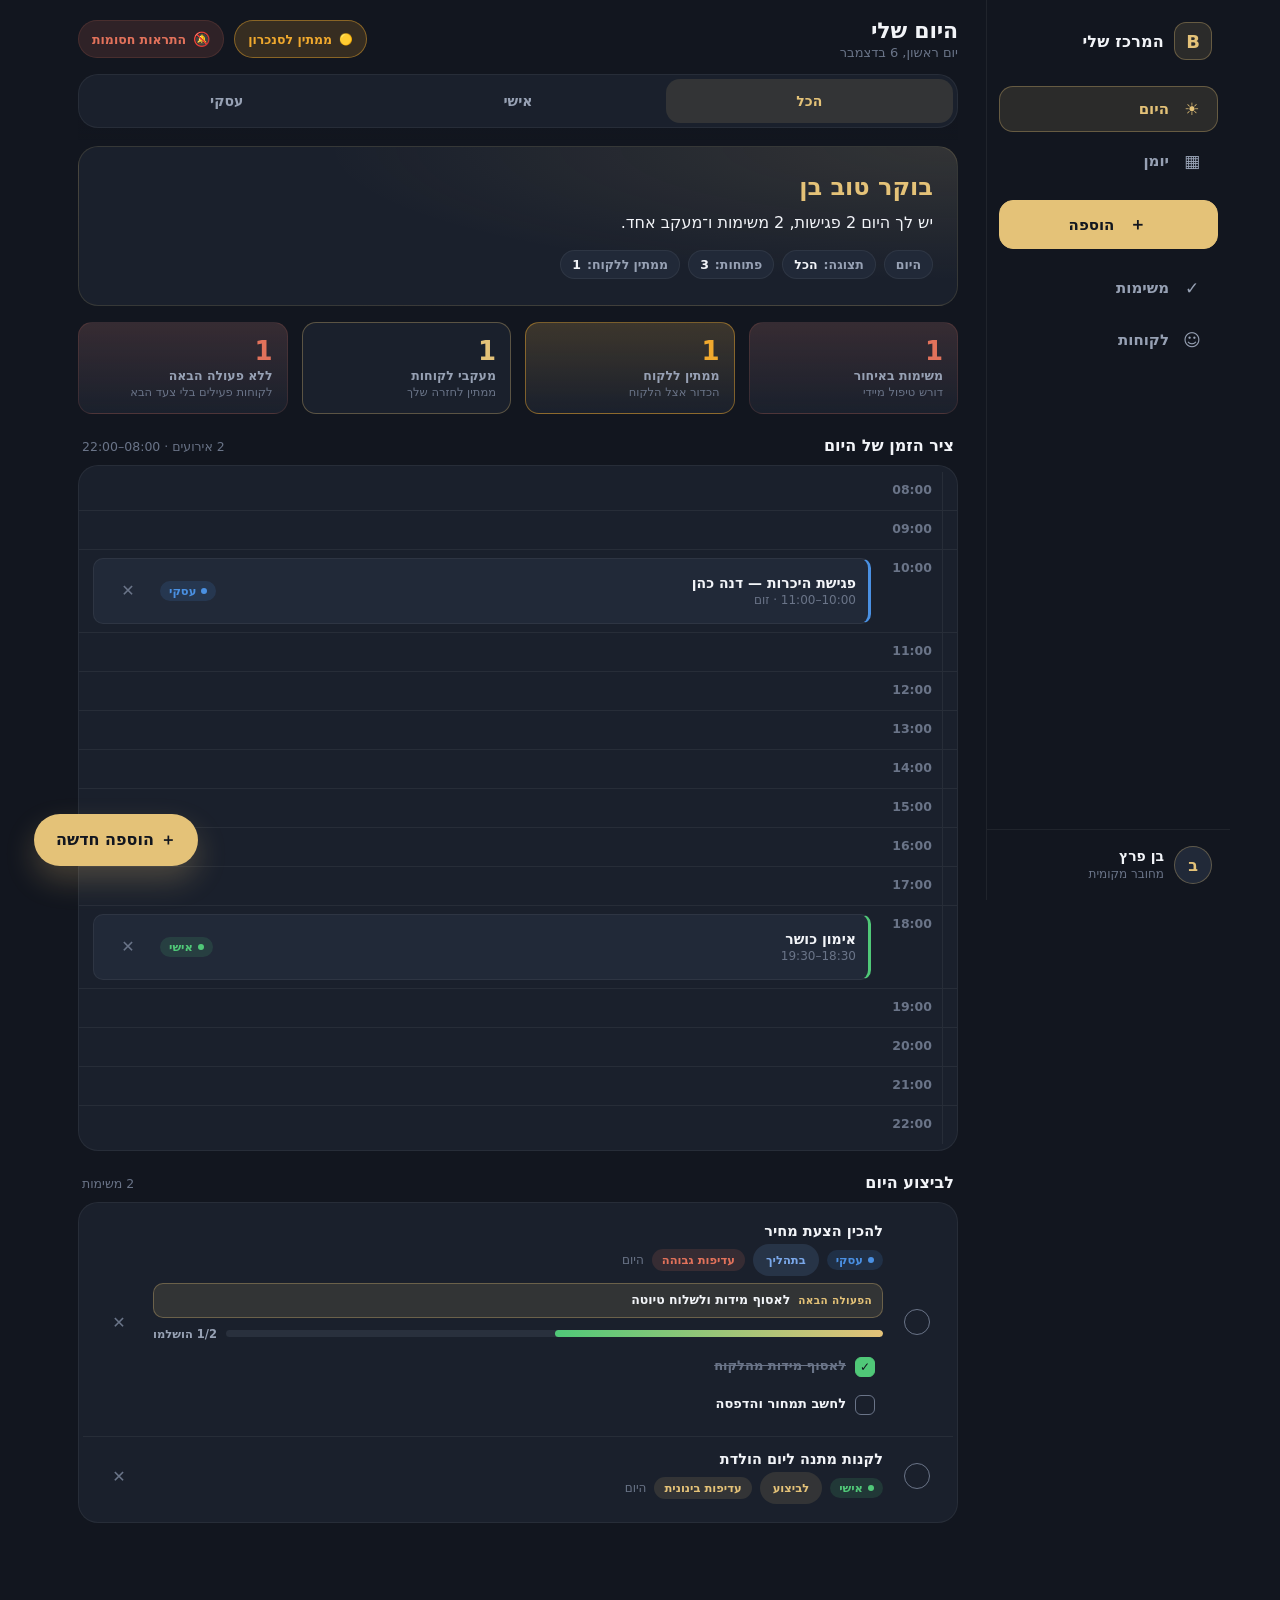
==== commit 80c5bb4d: "feat: sprint 5 - cloudflare d1 integration, worker sync api and offline queue" ====
--- a/index.html
+++ b/index.html
@@ -60,6 +60,12 @@
           <h1 id="viewTitle">היום שלי</h1>
           <p id="todayLabel" class="topbar-sub"></p>
         </div>
+        <!-- cloud sync status — 🟢 מסונכרן לענן / 🟡 ממתין לסנכרון / 🔴 אופליין -->
+        <button class="sync-btn is-offline" id="syncBtn" type="button"
+                data-syncstate="offline" aria-live="polite" title="אופליין">
+          <span class="sync-ico" id="syncIco" aria-hidden="true">🔴</span>
+          <span class="sync-label" id="syncLabel">אופליין</span>
+        </button>
         <button class="push-btn" id="pushBtn" type="button" aria-pressed="false">
           <span class="push-ico" id="pushIco" aria-hidden="true">🔔</span>
           <span class="push-label" id="pushLabel">הפעל התראות פוש</span>
--- a/styles.css
+++ b/styles.css
@@ -203,9 +203,43 @@
 /* browser has no Notification support — never rendered */
 .push-btn[hidden]{ display:none; }
 
+/* ---------- cloud sync status (Sprint 5) ----------
+   Three honest states, colour never the sole carrier: the glyph and the
+   Hebrew label say the same thing the tint does.                          */
+.sync-btn{
+  flex:0 0 auto;
+  display:inline-flex; align-items:center; gap:7px;
+  padding:0 13px; height:38px; min-height:38px;
+  background:var(--card-2); border:1px solid var(--line-soft);
+  border-radius:999px;
+  color:var(--muted); font-size:12.5px; font-weight:700; white-space:nowrap;
+  transition:color .18s, background .18s, border-color .18s;
+}
+.sync-ico{ font-size:11px; line-height:1; }
+
+/* 🟢 queue empty, the cloud has everything */
+.sync-btn.is-synced{
+  color:var(--personal); background:var(--personal-soft); border-color:var(--personal-edge);
+}
+/* 🟡 mutations are waiting in the outbox */
+.sync-btn.is-pending{
+  color:var(--waiting); background:var(--waiting-soft); border-color:var(--waiting-edge);
+}
+/* 🔴 no network, or no cloud configured — the app still works, locally */
+.sync-btn.is-offline{
+  color:var(--danger); background:var(--danger-soft); border-color:var(--danger-edge);
+}
+
+@media (prefers-reduced-motion: no-preference){
+  .sync-btn.is-pending .sync-ico{ animation:sync-pulse 1.8s ease-in-out infinite; }
+}
+@keyframes sync-pulse{ 0%,100%{ opacity:1; } 50%{ opacity:.35; } }
+
 @media (max-width:420px){
   .push-label{ display:none; }
   .push-btn{ padding:0; width:38px; min-width:38px; justify-content:center; }
+  .sync-label{ display:none; }
+  .sync-btn{ padding:0; width:38px; min-width:38px; justify-content:center; }
 }
 
 /* ---------- segmented control (global category filter) ---------- */
